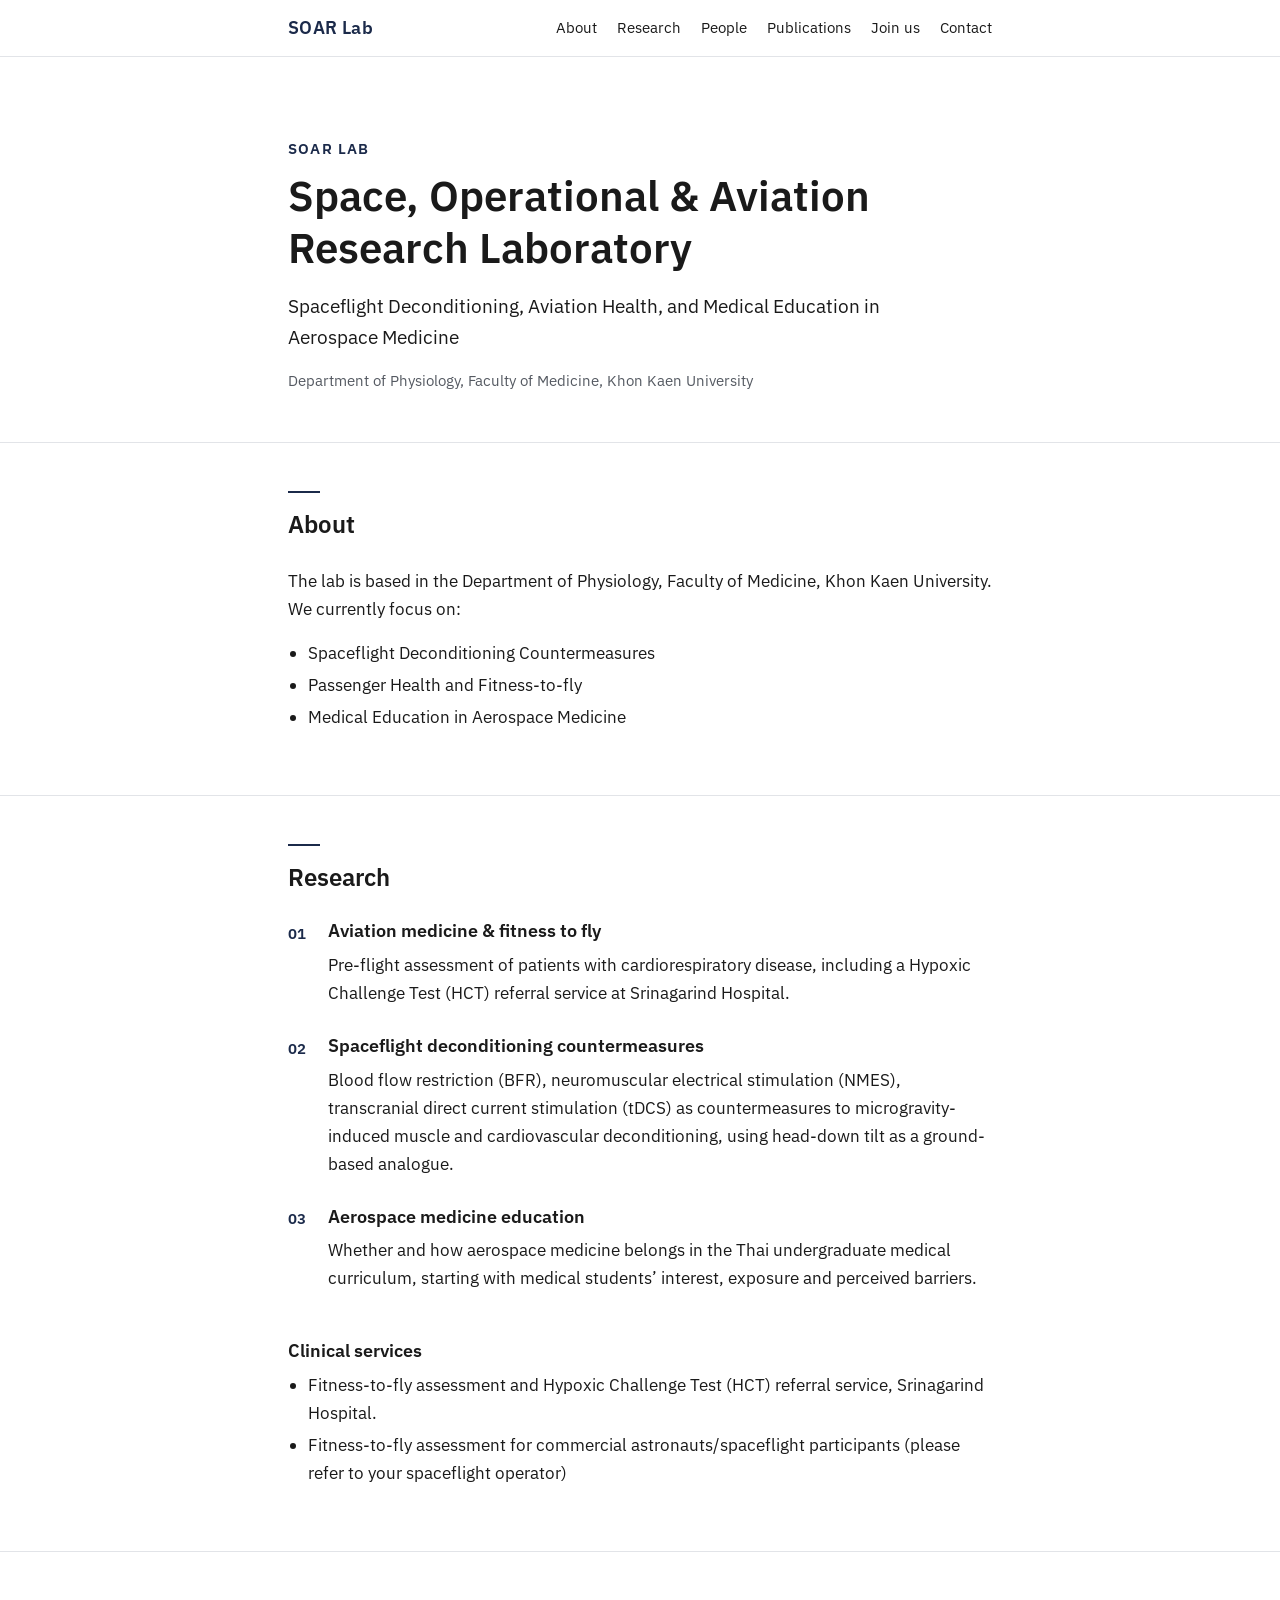
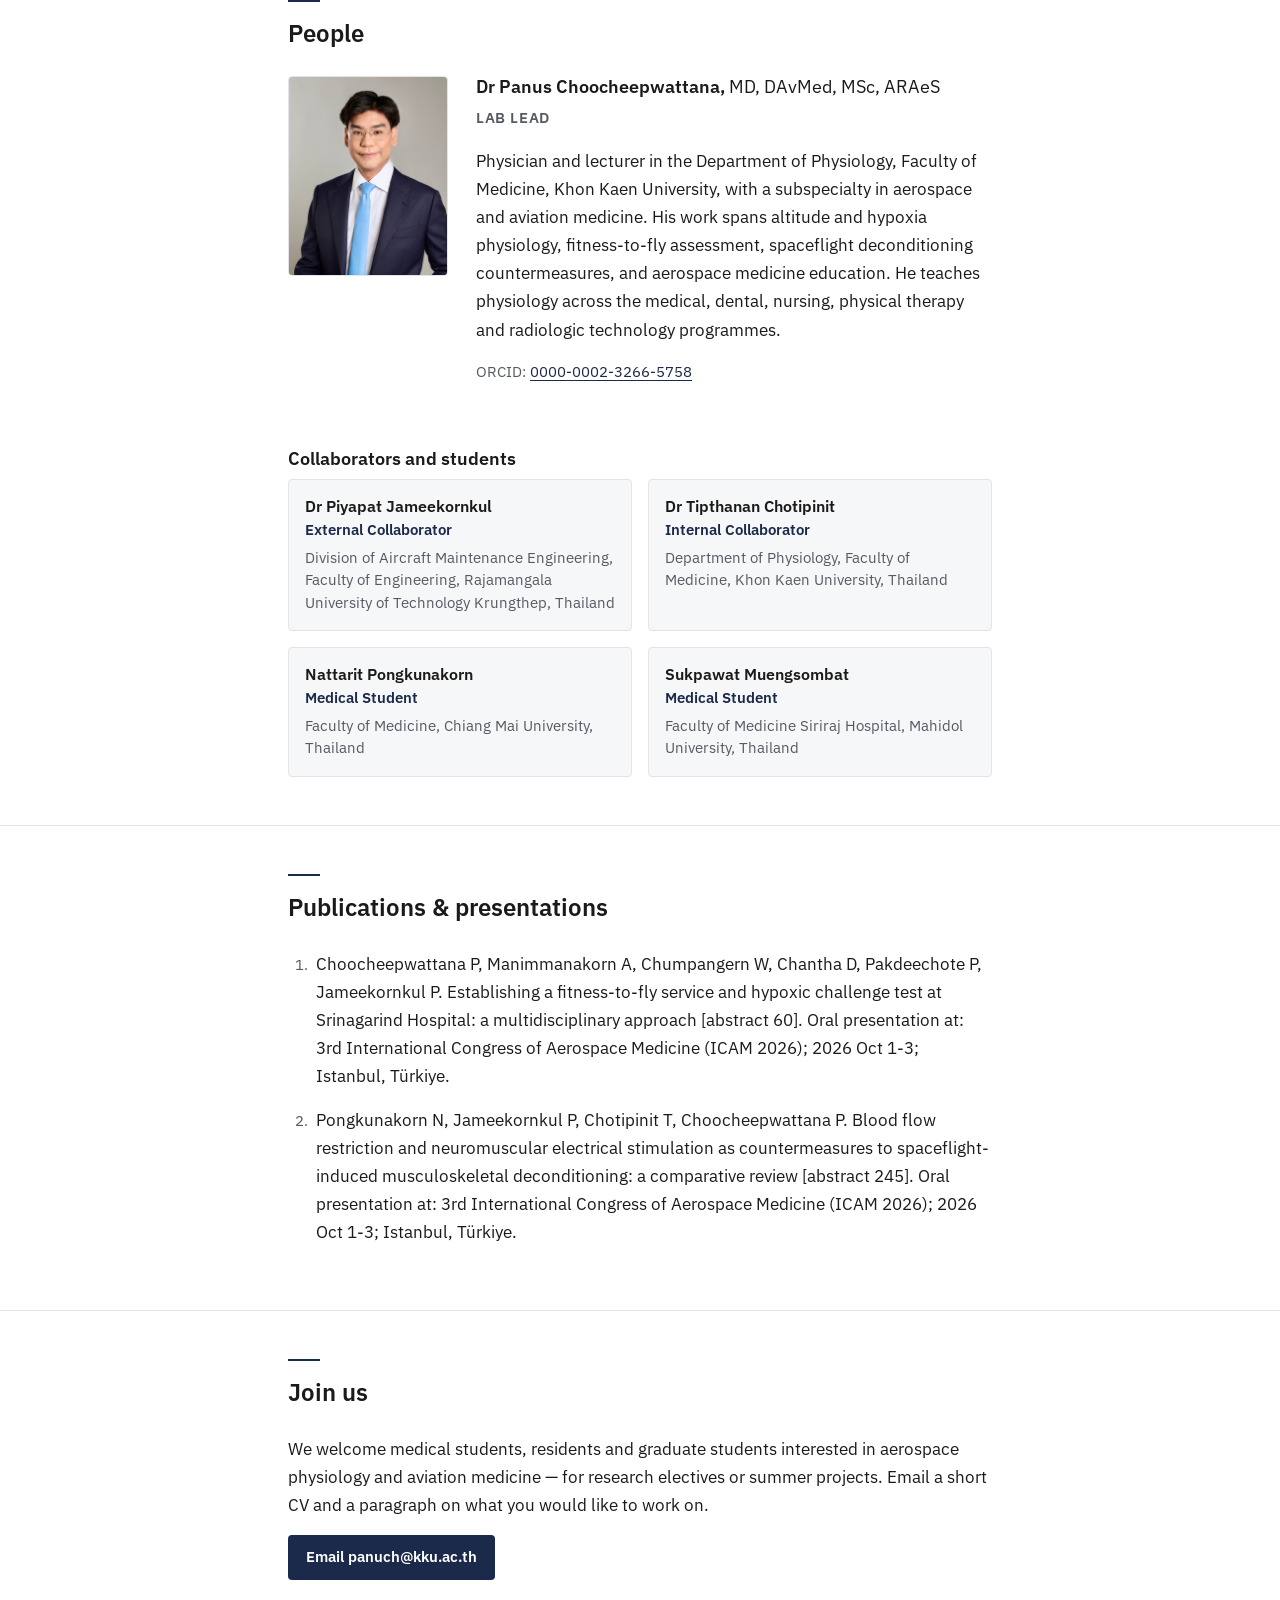
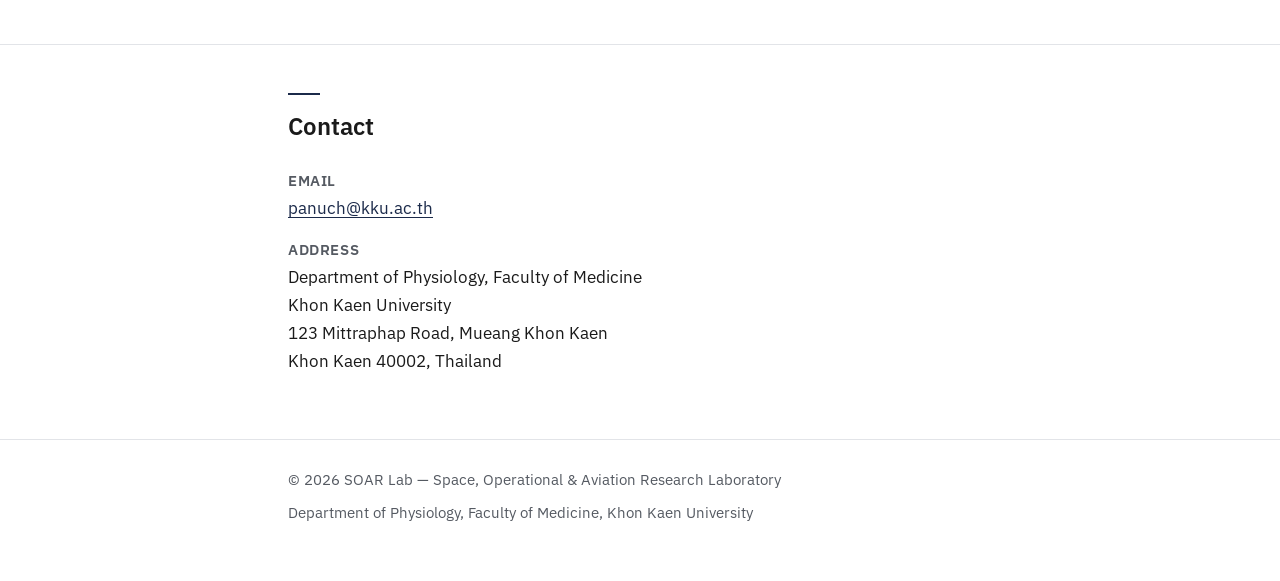
==== index.html @ a4ec28a7 "Initial SOAR Lab website (v1) Co-Authored-By: Claude Opus 5.5 <noreply@anthropic.com>" ====
<!DOCTYPE html>
<html lang="en">
<head>
  <meta charset="utf-8">
  <meta name="viewport" content="width=device-width, initial-scale=1">

  <!-- EDIT HERE: page title, description and link-preview text -->
  <title>SOAR Lab — Space, Operational &amp; Aviation Research Laboratory</title>
  <meta name="description" content="SOAR Lab, Department of Physiology, Faculty of Medicine, Khon Kaen University. Spaceflight deconditioning, aviation health, and medical education in aerospace medicine.">
  <meta property="og:type" content="website">
  <meta property="og:title" content="SOAR Lab — Space, Operational &amp; Aviation Research Laboratory">
  <meta property="og:description" content="Spaceflight Deconditioning, Aviation Health, and Medical Education in Aerospace Medicine. Department of Physiology, Faculty of Medicine, Khon Kaen University.">
  <meta property="og:url" content="https://drmattchoo.github.io/soar/">
  <meta property="og:site_name" content="SOAR Lab">
  <!-- [TODO: add a share image, e.g. assets/img/og.png (1200×630), then add:
       <meta property="og:image" content="https://drmattchoo.github.io/soar/assets/img/og.png"> ] -->
  <!-- END EDIT -->

  <link rel="icon" href="favicon.svg" type="image/svg+xml">
  <link rel="preload" href="assets/fonts/ibm-plex-sans-latin-400-normal.woff2" as="font" type="font/woff2" crossorigin>
  <link rel="stylesheet" href="style.css">
  <script src="script.js"></script>
</head>
<body>

  <a class="skip-link" href="#main">Skip to content</a>

  <!-- ==================== Header ==================== -->
  <header class="site-header">
    <div class="container">
      <a class="wordmark" href="#top">SOAR Lab</a>
      <button class="menu-toggle" type="button" aria-expanded="false" aria-controls="site-nav">Menu</button>
      <nav class="site-nav" id="site-nav" aria-label="Main">
        <ul>
          <li><a href="#about">About</a></li>
          <li><a href="#research">Research</a></li>
          <li><a href="#people">People</a></li>
          <li><a href="#publications">Publications</a></li>
          <li><a href="#join">Join us</a></li>
          <li><a href="#contact">Contact</a></li>
        </ul>
      </nav>
    </div>
  </header>

  <main id="main">

    <!-- ==================== Intro ==================== -->
    <section class="intro" id="top" aria-labelledby="page-title">
      <div class="container">
        <!-- EDIT HERE: lab name, tagline and home department -->
        <p class="kicker">SOAR Lab</p>
        <h1 id="page-title">Space, Operational &amp; Aviation Research Laboratory</h1>
        <p class="tagline">Spaceflight Deconditioning, Aviation Health, and Medical Education in Aerospace Medicine</p>
        <p class="home">Department of Physiology, Faculty of Medicine, Khon Kaen University</p>
        <!-- END EDIT -->
      </div>
    </section>

    <!-- ==================== About ==================== -->
    <section class="section" id="about" aria-labelledby="about-title">
      <div class="container">
        <h2 id="about-title">About</h2>
        <!-- EDIT HERE: About paragraph and focus areas (one <li> per focus area) -->
        <p>The lab is based in the Department of Physiology, Faculty of Medicine, Khon Kaen University. We currently focus on:</p>
        <ul class="focus-list">
          <li>Spaceflight Deconditioning Countermeasures</li>
          <li>Passenger Health and Fitness-to-fly</li>
          <li>Medical Education in Aerospace Medicine</li>
        </ul>
        <!-- END EDIT -->
      </div>
    </section>

    <!-- ==================== Research ==================== -->
    <section class="section" id="research" aria-labelledby="research-title">
      <div class="container">
        <h2 id="research-title">Research</h2>
        <ol class="themes">

          <!-- EDIT HERE: research theme 1 -->
          <li class="theme">
            <h3>Aviation medicine &amp; fitness to fly</h3>
            <p>Pre-flight assessment of patients with cardiorespiratory disease, including a Hypoxic Challenge Test (HCT) referral service at Srinagarind Hospital.</p>
          </li>
          <!-- END EDIT -->

          <!-- EDIT HERE: research theme 2 -->
          <li class="theme">
            <h3>Spaceflight deconditioning countermeasures</h3>
            <p>Blood flow restriction (BFR), neuromuscular electrical stimulation (NMES), transcranial direct current stimulation (tDCS) as countermeasures to microgravity-induced muscle and cardiovascular deconditioning, using head-down tilt as a ground-based analogue.</p>
          </li>
          <!-- END EDIT -->

          <!-- EDIT HERE: research theme 3 -->
          <li class="theme">
            <h3>Aerospace medicine education</h3>
            <p>Whether and how aerospace medicine belongs in the Thai undergraduate medical curriculum, starting with medical students’ interest, exposure and perceived barriers.</p>
          </li>
          <!-- END EDIT -->

        </ol>

        <!-- EDIT HERE: clinical services (one <li> per service) -->
        <div class="clinical">
          <h3>Clinical services</h3>
          <ul class="focus-list">
            <li>Fitness-to-fly assessment and Hypoxic Challenge Test (HCT) referral service, Srinagarind Hospital.</li>
            <li>Fitness-to-fly assessment for commercial astronauts/spaceflight participants (please refer to your spaceflight operator)</li>
          </ul>
        </div>
        <!-- END EDIT -->
      </div>
    </section>

    <!-- ==================== People ==================== -->
    <section class="section" id="people" aria-labelledby="people-title">
      <div class="container">
        <h2 id="people-title">People</h2>

        <!-- EDIT HERE: principal investigator (photo file: assets/img/pi.jpg) -->
        <article class="pi" id="pi" aria-labelledby="pi-name">
          <img class="pi-photo" src="assets/img/pi.jpg" width="320" height="400"
               alt="Portrait of Dr Panus Choocheepwattana">
          <div>
            <h3 id="pi-name">Dr Panus Choocheepwattana, <span class="credentials">MD, DAvMed, MSc, ARAeS</span></h3>
            <p class="role">Lab Lead</p>
            <p>Physician and lecturer in the Department of Physiology, Faculty of Medicine, Khon Kaen University, with a subspecialty in aerospace and aviation medicine. His work spans altitude and hypoxia physiology, fitness-to-fly assessment, spaceflight deconditioning countermeasures, and aerospace medicine education. He teaches physiology across the medical, dental, nursing, physical therapy and radiologic technology programmes.</p>
            <p class="profile-links">ORCID: <a href="https://orcid.org/0000-0002-3266-5758">0000-0002-3266-5758</a></p>
          </div>
        </article>
        <!-- END EDIT -->

        <h3 class="people-subheading">Collaborators and students</h3>
        <ul class="people-list">

          <!--
            HOW TO ADD A PERSON: copy the example block below (from <li to </li>),
            paste it after the last person's END EDIT line (outside this
            comment), and change the three lines of text.

          <li class="person">
            <h4>Full Name</h4>
            <p class="role">Role, e.g. Medical Student</p>
            <p class="affiliation">Department, Faculty, University, Country</p>
          </li>
          -->

          <!-- EDIT HERE: person -->
          <li class="person">
            <h4>Dr Piyapat Jameekornkul</h4>
            <p class="role">External Collaborator</p>
            <p class="affiliation">Division of Aircraft Maintenance Engineering, Faculty of Engineering, Rajamangala University of Technology Krungthep, Thailand</p>
          </li>
          <!-- END EDIT -->

          <!-- EDIT HERE: person -->
          <li class="person">
            <h4>Dr Tipthanan Chotipinit</h4>
            <p class="role">Internal Collaborator</p>
            <p class="affiliation">Department of Physiology, Faculty of Medicine, Khon Kaen University, Thailand</p>
          </li>
          <!-- END EDIT -->

          <!-- EDIT HERE: person -->
          <li class="person">
            <h4>Nattarit Pongkunakorn</h4>
            <p class="role">Medical Student</p>
            <p class="affiliation">Faculty of Medicine, Chiang Mai University, Thailand</p>
          </li>
          <!-- END EDIT -->

          <!-- EDIT HERE: person -->
          <li class="person">
            <h4>Sukpawat Muengsombat</h4>
            <p class="role">Medical Student</p>
            <p class="affiliation">Faculty of Medicine Siriraj Hospital, Mahidol University, Thailand</p>
          </li>
          <!-- END EDIT -->

        </ul>
      </div>
    </section>

    <!-- ==================== Publications & presentations ==================== -->
    <section class="section" id="publications" aria-labelledby="publications-title">
      <div class="container">
        <h2 id="publications-title">Publications &amp; presentations</h2>
        <ol class="pub-list">

          <!--
            HOW TO ADD A PUBLICATION: copy the example block below (from <li to
            </li>), paste it just below this comment (outside it) so the newest
            item is first, and replace the text. If there is a DOI, keep the
            link line; if not, delete it.

          <li class="pub">
            Authors. Title. Journal. Year;Volume(Issue):Pages.
            <a href="https://doi.org/10.xxxx/xxxxx">doi:10.xxxx/xxxxx</a>
          </li>
          -->

          <!-- EDIT HERE: publication -->
          <li class="pub">
            Choocheepwattana P, Manimmanakorn A, Chumpangern W, Chantha D, Pakdeechote P, Jameekornkul P. Establishing a fitness-to-fly service and hypoxic challenge test at Srinagarind Hospital: a multidisciplinary approach [abstract 60]. Oral presentation at: 3rd International Congress of Aerospace Medicine (ICAM 2026); 2026 Oct 1-3; Istanbul, Türkiye.
          </li>
          <!-- END EDIT -->

          <!-- EDIT HERE: publication -->
          <li class="pub">
            Pongkunakorn N, Jameekornkul P, Chotipinit T, Choocheepwattana P. Blood flow restriction and neuromuscular electrical stimulation as countermeasures to spaceflight-induced musculoskeletal deconditioning: a comparative review [abstract 245]. Oral presentation at: 3rd International Congress of Aerospace Medicine (ICAM 2026); 2026 Oct 1-3; Istanbul, Türkiye.
          </li>
          <!-- END EDIT -->

        </ol>
      </div>
    </section>

    <!-- ==================== Join us ==================== -->
    <section class="section" id="join" aria-labelledby="join-title">
      <div class="container">
        <h2 id="join-title">Join us</h2>
        <!-- EDIT HERE: Join us text and email button -->
        <p>We welcome medical students, residents and graduate students interested in aerospace physiology and aviation medicine — for research electives or summer projects. Email a short CV and a paragraph on what you would like to work on.</p>
        <p><a class="button" href="mailto:panuch@kku.ac.th">Email panuch@kku.ac.th</a></p>
        <!-- END EDIT -->
      </div>
    </section>

    <!-- ==================== Contact ==================== -->
    <section class="section" id="contact" aria-labelledby="contact-title">
      <div class="container">
        <h2 id="contact-title">Contact</h2>
        <!-- EDIT HERE: email and postal address -->
        <dl class="contact-list">
          <dt>Email</dt>
          <dd><a href="mailto:panuch@kku.ac.th">panuch@kku.ac.th</a></dd>
          <dt>Address</dt>
          <dd>
            <address>
              Department of Physiology, Faculty of Medicine<br>
              Khon Kaen University<br>
              123 Mittraphap Road, Mueang Khon Kaen<br>
              Khon Kaen 40002, Thailand
            </address>
          </dd>
        </dl>
        <!-- END EDIT -->
      </div>
    </section>

  </main>

  <!-- ==================== Footer ==================== -->
  <footer class="site-footer">
    <div class="container">
      <!-- EDIT HERE: footer text -->
      <p>© 2026 SOAR Lab — Space, Operational &amp; Aviation Research Laboratory</p>
      <p>Department of Physiology, Faculty of Medicine, Khon Kaen University</p>
      <!-- END EDIT -->
    </div>
  </footer>

</body>
</html>
---- style.css ----
/* ==========================================================================
   SOAR Lab — style.css
   Sections below use the same names as the HTML comments in index.html.
   To change a colour, font or spacing everywhere, edit the tokens in
   "Design tokens" only.
   ========================================================================== */


/* ---------- Design tokens ---------- */
:root {
  --color-bg: #ffffff;          /* page background */
  --color-surface: #f6f7f9;     /* card / panel background */
  --color-text: #1a1a1a;        /* main text */
  --color-muted: #555a62;       /* secondary text (roles, affiliations) */
  --color-rule: #e2e4e8;        /* thin divider lines and card borders */
  --color-accent: #1b2a4a;      /* links, wordmark, small rules, focus ring */
  --color-accent-contrast: #ffffff; /* text on accent-coloured buttons */

  --font-body: "IBM Plex Sans", "IBM Plex Sans Thai", system-ui, -apple-system, "Segoe UI", sans-serif; /* all text */
  --font-thai: "IBM Plex Sans Thai", "IBM Plex Sans", system-ui, sans-serif; /* text marked lang="th" */

  --text-base: 1.0625rem;       /* body text size (17px) */
  --text-small: 0.9375rem;      /* captions, affiliations (15px) */
  --text-h1: clamp(1.75rem, 1.2rem + 2.4vw, 2.625rem); /* page title, scales with screen */
  --text-h2: 1.5rem;            /* section headings */
  --text-h3: 1.125rem;          /* person names, theme titles */
  --line-height: 1.65;          /* body line spacing */

  --space-xs: 0.5rem;           /* tight gaps */
  --space-s: 1rem;              /* default gap */
  --space-m: 1.75rem;           /* between blocks */
  --space-l: 3rem;              /* inside sections */
  --space-xl: 5rem;             /* between sections */
  --gutter: 1rem;               /* left/right page margin on phones */

  --max-width: 44rem;           /* width of the text column */
  --header-height: 3.5rem;      /* sticky header height */
  --radius: 4px;                /* corner rounding */
}

/* Dark theme: used automatically when the visitor's device is in dark mode */
@media (prefers-color-scheme: dark) {
  :root {
    --color-bg: #121519;
    --color-surface: #1a1e24;
    --color-text: #e6e8eb;
    --color-muted: #a7adb6;
    --color-rule: #2c323a;
    --color-accent: #a9bde3;
    --color-accent-contrast: #121519;
  }
}


/* ---------- Fonts (self-hosted, SIL Open Font License — see assets/fonts/OFL.txt) ---------- */
@font-face {
  font-family: "IBM Plex Sans";
  src: url("assets/fonts/ibm-plex-sans-latin-400-normal.woff2") format("woff2");
  font-weight: 400;
  font-style: normal;
  font-display: swap;
}
@font-face {
  font-family: "IBM Plex Sans";
  src: url("assets/fonts/ibm-plex-sans-latin-600-normal.woff2") format("woff2");
  font-weight: 600;
  font-style: normal;
  font-display: swap;
}
@font-face {
  font-family: "IBM Plex Sans Thai";
  src: url("assets/fonts/ibm-plex-sans-thai-thai-400-normal.woff2") format("woff2");
  font-weight: 400;
  font-style: normal;
  font-display: swap;
  unicode-range: U+0E01-0E5B, U+200C-200D, U+25CC;
}
@font-face {
  font-family: "IBM Plex Sans Thai";
  src: url("assets/fonts/ibm-plex-sans-thai-thai-600-normal.woff2") format("woff2");
  font-weight: 600;
  font-style: normal;
  font-display: swap;
  unicode-range: U+0E01-0E5B, U+200C-200D, U+25CC;
}


/* ---------- Base ---------- */
*,
*::before,
*::after {
  box-sizing: border-box;
}

html {
  scroll-behavior: smooth;
  -webkit-text-size-adjust: 100%;
}

body {
  margin: 0;
  background: var(--color-bg);
  color: var(--color-text);
  font-family: var(--font-body);
  font-size: var(--text-base);
  line-height: var(--line-height);
  overflow-wrap: break-word;
}

:lang(th) {
  font-family: var(--font-thai);
}

h1, h2, h3, h4 {
  font-weight: 600;
  line-height: 1.25;
  margin: 0 0 var(--space-s);
}

p, ul, ol {
  margin: 0 0 var(--space-s);
}

a {
  color: var(--color-accent);
  text-decoration-thickness: 1px;
  text-underline-offset: 0.2em;
}

a:hover {
  text-decoration-thickness: 2px;
}

:focus-visible {
  outline: 3px solid var(--color-accent);
  outline-offset: 3px;
  border-radius: 2px;
}

img {
  max-width: 100%;
  height: auto;
}

.container {
  width: 100%;
  max-width: calc(var(--max-width) + 2 * var(--gutter));
  margin: 0 auto;
  padding: 0 var(--gutter);
}

/* Visible placeholder for missing content — search the HTML for "TODO" */
.todo {
  background: #fff3c4;
  color: #4a3b00;
  padding: 0 0.25em;
  border-radius: 2px;
  font-size: 0.9em;
}

/* Skip link: appears only when a keyboard user presses Tab first */
.skip-link {
  position: absolute;
  left: var(--gutter);
  top: -100px;
  z-index: 100;
  padding: var(--space-xs) var(--space-s);
  background: var(--color-accent);
  color: var(--color-accent-contrast);
}

.skip-link:focus {
  top: var(--space-xs);
}


/* ---------- Header ---------- */
.site-header {
  position: sticky;
  top: 0;
  z-index: 50;
  background: var(--color-bg);
  border-bottom: 1px solid var(--color-rule);
}

.site-header .container {
  display: flex;
  flex-wrap: wrap;
  align-items: center;
  justify-content: space-between;
  min-height: var(--header-height);
}

.wordmark {
  font-weight: 600;
  font-size: 1.125rem;
  letter-spacing: 0.02em;
  color: var(--color-accent);
  text-decoration: none;
}

.menu-toggle {
  display: none; /* shown only on small screens when script.js is running */
  font: inherit;
  font-size: var(--text-small);
  color: var(--color-text);
  background: none;
  border: 1px solid var(--color-rule);
  border-radius: var(--radius);
  padding: 0.25rem 0.75rem;
  cursor: pointer;
}

.site-nav ul {
  list-style: none;
  margin: 0;
  padding: 0;
  display: flex;
  flex-wrap: wrap;
  gap: 0.25rem 1.25rem;
}

.site-nav a {
  display: inline-block;
  padding: 0.5rem 0;
  font-size: var(--text-small);
  color: var(--color-text);
  text-decoration: none;
}

.site-nav a:hover {
  color: var(--color-accent);
  text-decoration: underline;
}

/* Small screens: collapse links behind the Menu button */
@media (max-width: 47.99rem) {
  .js .menu-toggle {
    display: block;
  }

  .js .site-nav {
    display: none;
    width: 100%;
  }

  .js .site-nav.is-open {
    display: block;
  }

  .site-nav {
    width: 100%;
    padding-bottom: var(--space-xs);
  }

  .site-nav ul {
    flex-direction: column;
    gap: 0;
  }

  .site-nav a {
    display: block;
    padding: 0.625rem 0;
    border-top: 1px solid var(--color-rule);
  }
}


/* ---------- Intro ---------- */
.intro {
  padding: var(--space-xl) 0 var(--space-l);
}

.intro .kicker {
  font-size: var(--text-small);
  font-weight: 600;
  letter-spacing: 0.08em;
  text-transform: uppercase;
  color: var(--color-accent);
  margin-bottom: var(--space-xs);
}

.intro h1 {
  font-size: var(--text-h1);
  max-width: 20em;
}

.intro .tagline {
  font-size: 1.1875rem;
  color: var(--color-text);
  max-width: 34em;
}

.intro .home {
  color: var(--color-muted);
  font-size: var(--text-small);
  margin: 0;
}


/* ---------- Sections (shared) ---------- */
.section {
  padding: var(--space-l) 0;
  border-top: 1px solid var(--color-rule);
  scroll-margin-top: var(--header-height);
}

.section h2 {
  font-size: var(--text-h2);
  margin-bottom: var(--space-m);
}

/* short accent rule above each section heading */
.section h2::before {
  content: "";
  display: block;
  width: 2rem;
  height: 2px;
  background: var(--color-accent);
  margin-bottom: var(--space-s);
}

.section h3 {
  font-size: var(--text-h3);
  margin-bottom: var(--space-xs);
}


/* ---------- About ---------- */
.focus-list {
  padding-left: 1.25rem;
}

.focus-list li {
  margin-bottom: 0.25rem;
}


/* ---------- Research ---------- */
.themes {
  list-style: none;
  padding: 0;
  margin: 0;
  counter-reset: theme;
}

.theme {
  counter-increment: theme;
  margin-bottom: var(--space-m);
  padding-left: 2.5rem;
  position: relative;
}

.theme::before {
  content: counter(theme, decimal-leading-zero);
  position: absolute;
  left: 0;
  top: 0.1rem;
  font-size: var(--text-small);
  font-weight: 600;
  color: var(--color-accent);
}

.theme p {
  margin: 0;
}

.clinical {
  margin-top: var(--space-l);
}


/* ---------- People ---------- */
.pi {
  display: grid;
  gap: var(--space-m);
  margin-bottom: var(--space-l);
}

.pi-photo {
  width: 10rem;
  aspect-ratio: 4 / 5;
  object-fit: cover;
  background: var(--color-surface);
  border: 1px solid var(--color-rule);
  border-radius: var(--radius);
  font-size: var(--text-small);
  color: var(--color-muted);
}

.pi .credentials {
  font-weight: 400;
}

.pi .role {
  color: var(--color-muted);
  margin-bottom: var(--space-xs);
}

.pi .role {
  font-size: var(--text-small);
  font-weight: 600;
  letter-spacing: 0.04em;
  text-transform: uppercase;
  margin-bottom: var(--space-s);
}

.pi .profile-links {
  font-size: var(--text-small);
  color: var(--color-muted);
}

@media (min-width: 40rem) {
  .pi {
    grid-template-columns: 10rem 1fr;
    align-items: start;
  }
}

.people-subheading {
  font-size: var(--text-h3);
  margin-bottom: var(--space-s);
}

.people-list {
  list-style: none;
  padding: 0;
  margin: 0;
  display: grid;
  gap: var(--space-s);
}

@media (min-width: 40rem) {
  .people-list {
    grid-template-columns: 1fr 1fr;
  }
}

.person {
  padding: var(--space-s);
  background: var(--color-surface);
  border: 1px solid var(--color-rule);
  border-radius: var(--radius);
}

.person h4 {
  margin-top: 0;
  font-size: 1rem;
  margin-bottom: 0.125rem;
}

.person .role {
  font-size: var(--text-small);
  font-weight: 600;
  color: var(--color-accent);
  margin-bottom: 0.25rem;
}

.person .affiliation {
  font-size: var(--text-small);
  color: var(--color-muted);
  margin: 0;
  line-height: 1.5;
}


/* ---------- Publications & presentations ---------- */
.pub-list {
  padding-left: 1.5rem;
  margin: 0;
}

.pub {
  margin-bottom: var(--space-s);
  padding-left: 0.25rem;
}

.pub::marker {
  color: var(--color-muted);
  font-size: var(--text-small);
}


/* ---------- Join us ---------- */
.button {
  display: inline-block;
  padding: 0.625rem 1.125rem;
  background: var(--color-accent);
  color: var(--color-accent-contrast);
  border-radius: var(--radius);
  text-decoration: none;
  font-weight: 600;
  font-size: var(--text-small);
}

.button:hover {
  text-decoration: underline;
}


/* ---------- Contact ---------- */
.contact-list {
  margin: 0;
}

.contact-list dt {
  font-size: var(--text-small);
  font-weight: 600;
  color: var(--color-muted);
  text-transform: uppercase;
  letter-spacing: 0.04em;
}

.contact-list dd {
  margin: 0 0 var(--space-s);
}

address {
  font-style: normal;
}


/* ---------- Footer ---------- */
.site-footer {
  border-top: 1px solid var(--color-rule);
  padding: var(--space-m) 0 var(--space-l);
  font-size: var(--text-small);
  color: var(--color-muted);
}

.site-footer p {
  margin-bottom: var(--space-xs);
}


/* ---------- Reduced motion ---------- */
@media (prefers-reduced-motion: reduce) {
  html {
    scroll-behavior: auto;
  }

  *,
  *::before,
  *::after {
    transition: none !important;
    animation: none !important;
  }
}
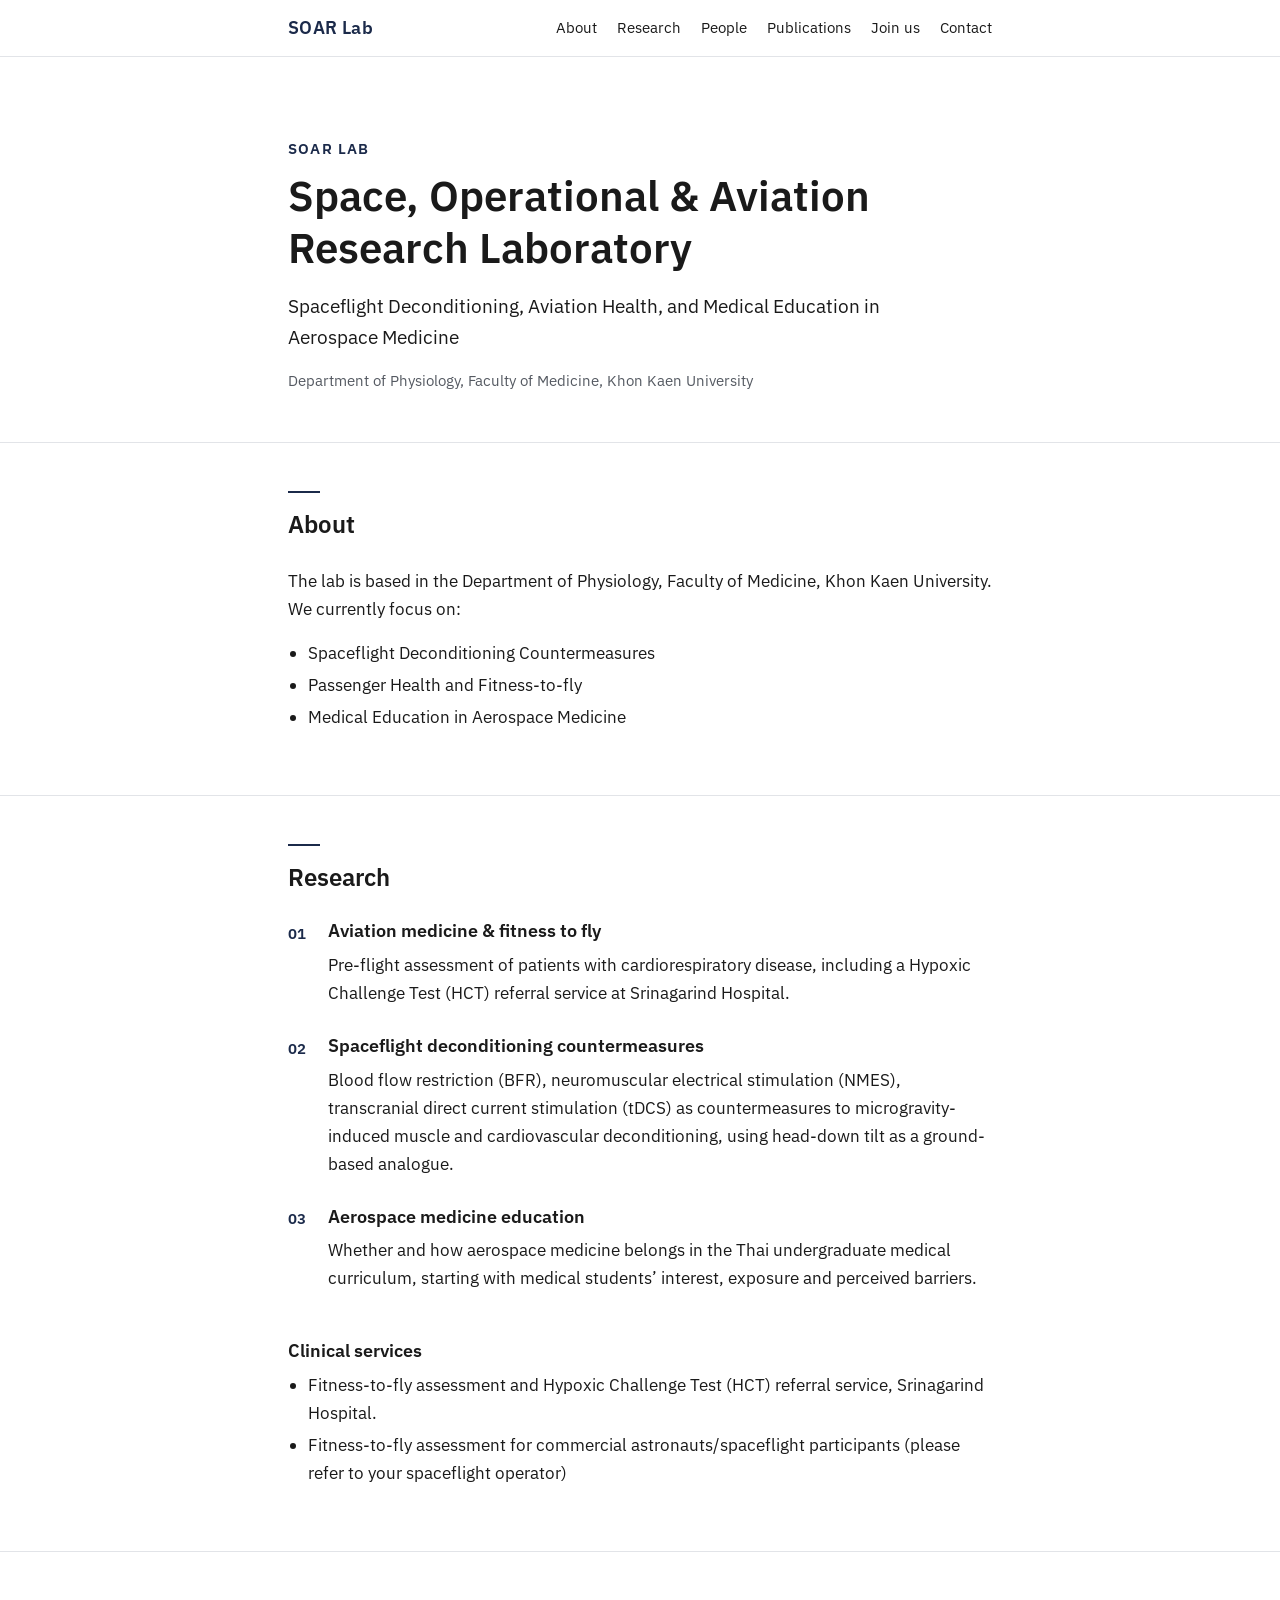
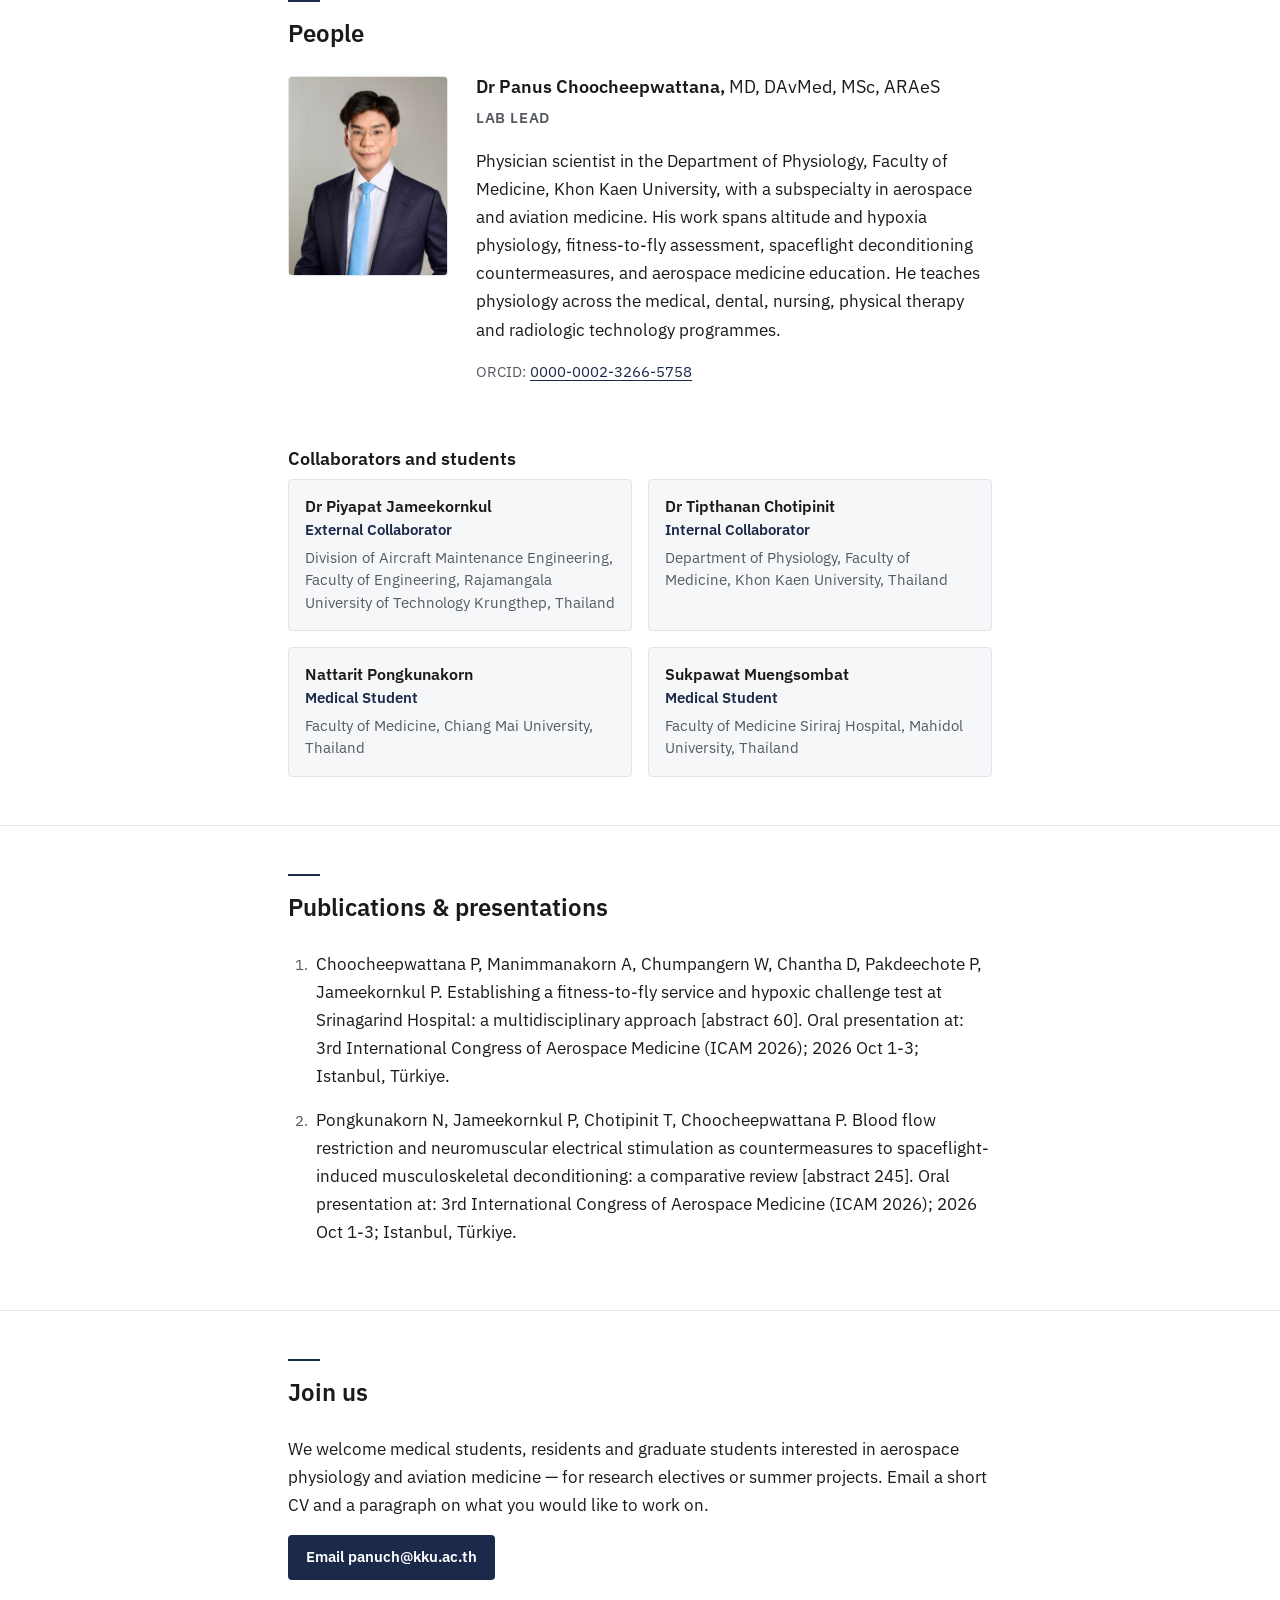
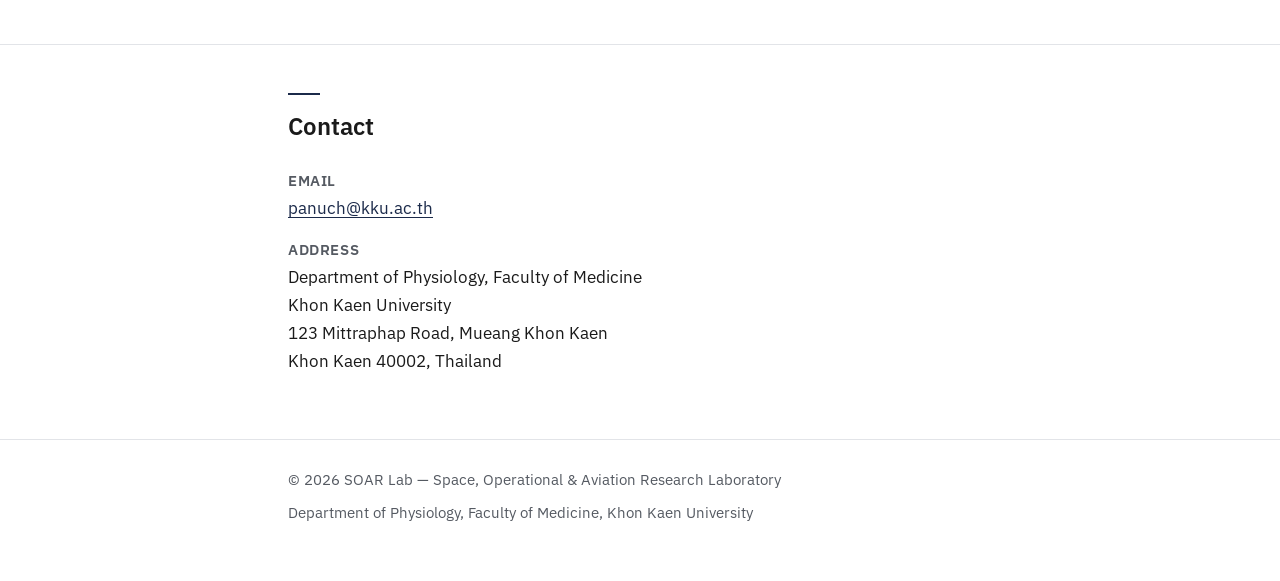
==== commit c0823ff5: "Update PI bio: physician scientist Co-Authored-By: Claude Opus 5.5 <noreply@anthropic.com>" ====
--- a/index.html
+++ b/index.html
@@ -125,7 +125,7 @@
           <div>
             <h3 id="pi-name">Dr Panus Choocheepwattana, <span class="credentials">MD, DAvMed, MSc, ARAeS</span></h3>
             <p class="role">Lab Lead</p>
-            <p>Physician and lecturer in the Department of Physiology, Faculty of Medicine, Khon Kaen University, with a subspecialty in aerospace and aviation medicine. His work spans altitude and hypoxia physiology, fitness-to-fly assessment, spaceflight deconditioning countermeasures, and aerospace medicine education. He teaches physiology across the medical, dental, nursing, physical therapy and radiologic technology programmes.</p>
+            <p>Physician scientist in the Department of Physiology, Faculty of Medicine, Khon Kaen University, with a subspecialty in aerospace and aviation medicine. His work spans altitude and hypoxia physiology, fitness-to-fly assessment, spaceflight deconditioning countermeasures, and aerospace medicine education. He teaches physiology across the medical, dental, nursing, physical therapy and radiologic technology programmes.</p>
             <p class="profile-links">ORCID: <a href="https://orcid.org/0000-0002-3266-5758">0000-0002-3266-5758</a></p>
           </div>
         </article>
